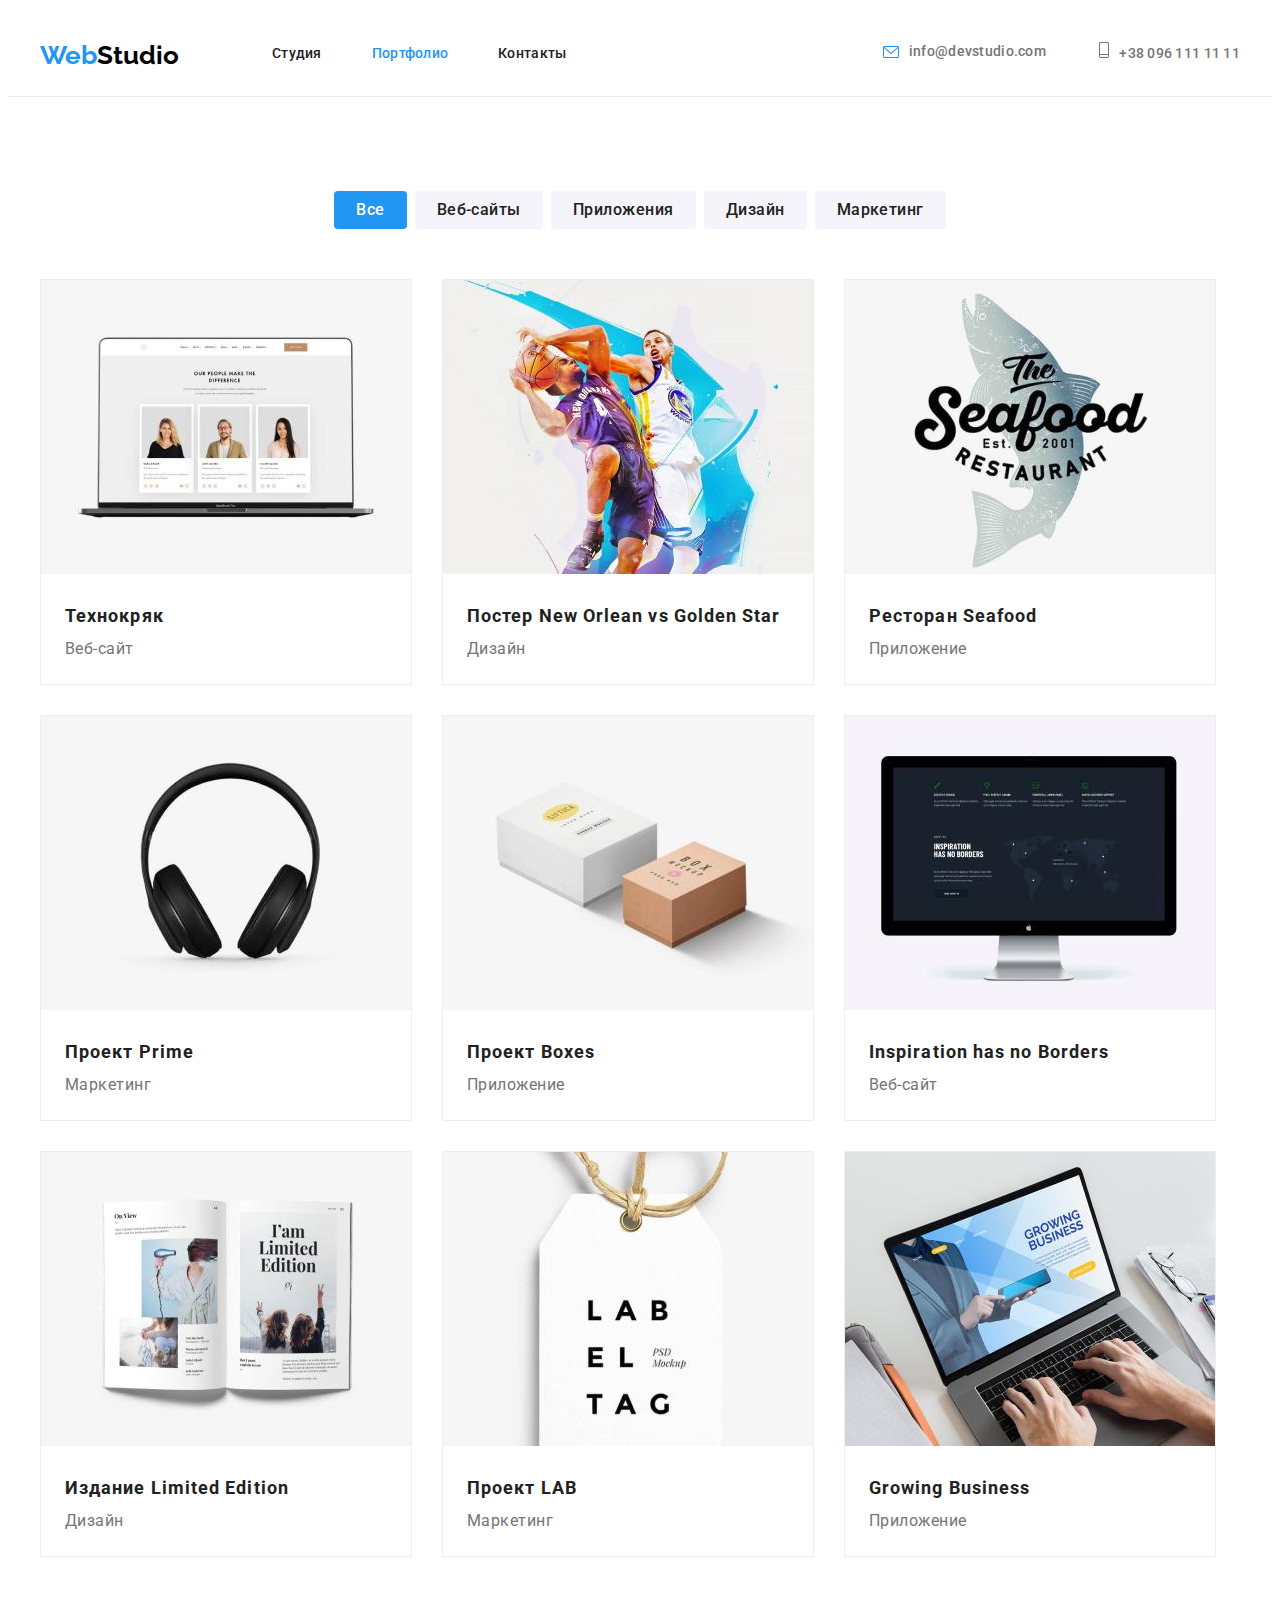
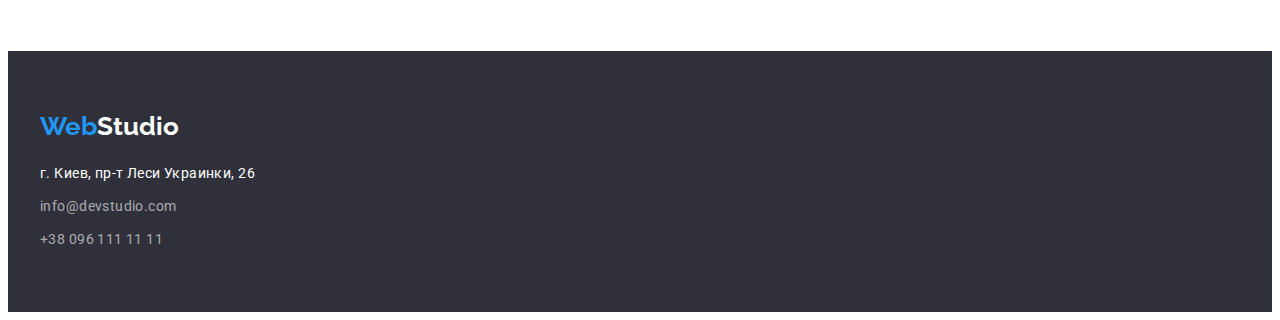
==== portfolio.html @ ce4484c9 "начал расставлять иконки" ====
<!DOCTYPE html>
<html lang="ru">
<head>
    <meta charset="UTF-8">
    <meta http-equiv="X-UA-Compatible" content="IE=edge">
    <meta name="viewport" content="width=device-width, initial-scale=1.0">
        <title>Портфолио</title>
         <link rel="preconnect" href="https://fonts.gstatic.com" crossorigin>
    <link href="https://fonts.googleapis.com/css2?family=Raleway:ital,wght@0,700;1,700&family=Roboto:ital,wght@0,400;0,500;0,700;0,900;1,400;1,500;1,700;1,900&display=swap" rel="stylesheet"/>
    <link rel="stylesheet" href="https://cdnjs.cloudflare.com/ajax/libs/modern-normalize/1.1.0/modern-normalize.min.css"
        integrity="sha512-wpPYUAdjBVSE4KJnH1VR1HeZfpl1ub8YT/NKx4PuQ5NmX2tKuGu6U/JRp5y+Y8XG2tV+wKQpNHVUX03MfMFn9Q=="
        crossorigin="anonymous" referrerpolicy="no-referrer" />
    <link rel="stylesheet" href="./css/styles.css" />
</head>
<body>
    <!--Шапка сайта-->
<header class="header">
    <div class="container header-container">
        <nav class="main-nav">
            <a href="./index.html" class="logo">
                <span class="web" lang="en">Web</span><span lang="en" class="studio">Studio</span>
            </a>

            <ul class="site-nav">
                <li class="nav-item"><a class="title" href="./index.html">Студия</a></li>
                <li class="nav-item"><a class="activ-page title" href="./portfolio.html">Портфолио</a></li>
                <li class="nav-item"><a class="title" href="">Контакты</a></li>
            </ul>
        </nav>
        <div class="header-contacts">
            <ul class="contacts">
                <li class="contacts-item">
                    <a class="title title-mail" href="mailto:info@devstudio.com">
                        <svg class="icon-mail">
                            <use href="./images/sprite.svg#icon-mail" width="16" height="16"></use>
                        </svg>
                        info@devstudio.com
                    </a>
                </li>
                <li class="contacts-item">
                    <a class="title" href="tel:+380961111111">
                        <svg class="icon-phone">
                            <use href="./images/sprite.svg#icon-phone" width="16" height="16"></use>
                        </svg>
                        +38 096 111 11 11
                    </a>
                </li>
            </ul>
        </div>
    </div>
</header>
    <!--Основной контент-->
    <main>
        <section class="section">
        <!--Фильтры-->
        <div class="container">
        <ul class="btn-portfolio">
            <li><button type="button" class="filter activ">Все</button></li>
            <li><button type="button" class="filter">Веб-сайты</button></li>
            <li><button type="button" class="filter">Приложения</button></li>
            <li><button type="button" class="filter">Дизайн</button></li>
            <li><button type="button" class="filter">Маркетинг</button></li>
        </ul>
        <!--Проекты-->
        <div class="exmpls-container">
        <ul class="exmpls">
            <li >
                <a href="" class="project">
                    <img src="./images/portfolio1.jpg" alt="ноутбук с открытой страницей сайта" width="370" /> 
                    <div class="exmpls-about">
                    <h3>Технокряк</h3>
                    
                    <p>
                        Веб-сайт
                    </p>
                   </div> 
                </a>
            </li>
            <li>
                <a href="" class="project">
                    <img src="./images/portfolio2.jpg" alt="два баскетболиста во время игры" width="370" />
                    <div class="exmpls-about">
                    <h3>Постер <span lang="en">New Orlean vs Golden Star</span></h3>
                    <p>
                        Дизайн
                    </p>
                  </div>  
                </a>
            </li>
            <li>
                <a href="" class="project">
                    <img src="./images/portfolio3.jpg" alt="логотип ресторана" width="370" />
                    <div class="exmpls-about">
                    <h3>Ресторан <span lang="en">Seafood</span></h3>
                    <p>
                        Приложение
                    </p>
                 </div>   
                </a>
            </li>
            <li>
                <a href="" class="project">
                    <img src="./images/portfolio4.jpg" alt="наушники" width="370" />
                    <div class="exmpls-about">
                    <h3>Проект <span lang="en">Prime</span></h3>
                    <p>
                        Маркетинг
                    </p>
                   </div> 
                </a>
            </li>
            <li>
                <a href="" class="project">
                    <img src="./images/portfolio5.jpg" alt="две коробки" width="370" />
                    <div class="exmpls-about">
                    <h3>Проект <span lang="en">Boxes</span></h3>
                    <p>
                        Приложение
                    </p>
                  </div>  
                </a>
            </li>
            <li>
                <a href="" class="project">
                    <img src="./images/portfolio6.jpg" alt="монитор компьютера с открытой страницей сайта" width="370" />
                    <div class="exmpls-about">
                    <h3 lang="en">Inspiration has no Borders</h3>
                    <p>
                        Веб-сайт
                    </p>
                  </div>  
                </a>
            </li>
            <li>
                <a href="" class="project">
                    <img src="./images/portfolio7.jpg" alt="открытая книга" width="370" />
                    <div class="exmpls-about">
                    <h3>Издание <span lang="en">Limited Edition</span></h3>
                    <p>
                        Дизайн
                    </p>
                   </div> 
                </a>
            </li>
            <li>
                <a href="" class="project">
                    <img src="./images/portfolio8.jpg" alt="бирка с надписью" width="370" />
                    <div class="exmpls-about">
                    <h3>Проект <span lang="en">LAB</span></h3>
                    <p>
                        Маркетинг
                    </p>
                   </div> 
                </a>
            </li>
            <li>
                <a href="" class="project">
                    <img src="./images/portfolio9.jpg" alt="работа на ноутбуке" width="370" />
                    <div class="exmpls-about">
                    <h3 lang="en">Growing Business</h3>
                    <p>
                        Приложение
                    </p>
                  </div>  
                </a>
            </li>
        </ul>
        </div>
        </div>
        </section>
    </main>
    <!--Футер-->
    <footer class="footer">
        <div class="container">
            <a href="./index.html" class="logo footer-logo">
                <span class="web" lang="en">Web</span><span lang="en" class="studio">Studio</span>
            </a>
            <ul class="footer-list">
                <li>
                    <address class="address">г. Киев, пр-т Леси Украинки, 26</address>
                </li>
                <li><a href="mailto:info@devstudio.com" class="footer-contacts">info@devstudio.com</a></li>
                <li><a href="tel:+380961111111" class="footer-contacts">+38 096 111 11 11</a></li>
            </ul>
        </div>
    </footer>
    
</body>
</html>
---- css/styles.css ----
:root {
  --primary-bg-color: white;
  --secondary-bg-color: #2f303a;
  --tertiary-bg-color: #f5f4fa;
  --primary-text-color: #757575;
  --secondary-text-color: #212121;
  --accent-color: #2196f3;
  --tertiary-text-color: #ffffff;
}
h1,
h2,
h3,
h4,
h5,
h6 {
  color: var(--secondary-text-color);
  margin: 0;
}
img {
  max-width: 100%;
  height: auto;
}
p {
  margin: 0;
}
ul {
  margin: 0;
  padding: 0;
}
a {
  text-decoration: none;
}
.section {
  padding-top: 94px;
  padding-bottom: 94px;
}
.container {
  width: 1200px;
  padding-left: 15px;
  padding-right: 15px;
  margin: 0 auto;
}
body {
  background-color: var(--primary-bg-color);
  color: var(--primary-text-color);

  font-family: Roboto, sans-serif;
}
li {
  list-style-type: none;
}
/*Header*/
.header {
  border-bottom: 1px solid #ececec;
}
.header-container {
  display: flex;
  align-items: center;
}
.main-nav {
  display: flex;
  align-items: center;
}
.logo {
  display: block;
  font-family: Raleway;
  font-weight: bold;
  font-size: 26px;
  line-height: 1.2;
  color: #000;

  margin-right: 93px;
  padding-top: 32px;
  padding-bottom: 25px;
}
.web {
  color: var(--accent-color);
}
.site-nav {
  display: flex;
}
.site-nav .title {
  font-weight: 500;
  font-size: 14px;
  line-height: 1.14;
  letter-spacing: 0.02em;
  color: var(--secondary-text-color);

  padding-top: 32px;
  padding-bottom: 32px;
}
.nav-item {
  margin-right: 50px;
}
.nav-item:last-child {
  margin-right: 0;
}
.site-nav .title:focus {
  color: var(--accent-color);
}
.site-nav .title:hover {
  color: var(--accent-color);
}
.contacts {
  display: flex;
  align-items: center;
}
.header-contacts {
  margin-left: auto;
}
.contacts-item {
  margin-right: 50px;
}
.contacts-item:last-child {
  margin-right: 0;
}

.contacts .title {
  color: var(--primary-text-color);
  font-weight: 500;
  font-size: 14px;
  line-height: 1.14;
  letter-spacing: 0.02em;

  padding-top: 32px;
  padding-bottom: 32px;
}
.contacts .title:focus {
  color: var(--accent-color);
}
.contacts .title:hover {
  color: var(--accent-color);
}
.site-nav .activ-page {
  color: var(--accent-color);
}
.icon-mail {
  width: 16px;
  height: 16px;
  fill: currentColor;
  margin-right: 10px;
}
.title-mail {
  display: flex;
  align-items: center;
}
.icon-phone {
  width: 16px;
  height: 16px;
  fill: currentColor;
  margin-right: 4px;
}

/*Hero*/
.hero {
  background-color: var(--secondary-bg-color);
  margin: 0;
  padding-top: 200px;
  padding-bottom: 200px;
  background-image: linear-gradient(
      to right,
      rgba(47, 48, 58, 0.4),
      rgba(47, 48, 58, 0.4)
    ),
    url("../images/hero-bg.jpg");
  background-repeat: no-repeat;
  background-position: center;
  background-size: cover;
}
.hero-container {
  text-align: center;
}
.hero-title {
  padding-bottom: 30px;
}
.hero .hero-title {
  font-weight: 900;
  font-size: 44px;
  line-height: 1.4;
  text-align: center;
  letter-spacing: 0.06em;
  text-transform: uppercase;
  color: var(--tertiary-text-color);
}
.button-primary {
  font-weight: bold;
  font-size: 16px;
  line-height: 1.9;
  color: var(--tertiary-text-color);
  background-color: var(--accent-color);
  cursor: pointer;

  min-width: 200px;
  padding-top: 10px;
  padding-bottom: 10px;
  padding-right: 32px;
  padding-left: 32px;
  border-radius: 4px;
  border: none;
}
/*Features*/
.features-list {
  display: flex;
}
.features h3 {
  font-weight: bold;
  font-size: 14px;
  line-height: 1.14;
  letter-spacing: 0.03em;
  text-transform: uppercase;
}
.features p {
  font-size: 14px;
  line-height: 1.71;
  letter-spacing: 0.03em;
}
.features-list li {
  width: 270px;
}
.features-list li:not(:last-child) {
  margin-right: 30px;
}
.features-title {
  margin-bottom: 10px;
}
.icon-box {
  width: 270px;
  height: 120px;
  padding-top: 25px;
  padding-bottom: 25px;
  padding-left: 100px;
  padding-right: 100px;
  margin-bottom: 30px;
  border-radius: 4px;
  background-color: var(--tertiary-bg-color);
}
/*Work*/
.work,
.team h2 {
  font-weight: bold;
  font-size: 36px;
  line-height: 1.17;
  text-align: center;
  letter-spacing: 0.03em;

  padding-top: 0;
}
.work-container h2 {
  margin-bottom: 50px;
}
.work-name {
  font-weight: bold;
  font-size: 36px;
  line-height: 1, 17;
  text-align: center;
  letter-spacing: 0.03em;
}
.work-title {
  display: flex;
}
.work-title li:not(:last-child) {
  margin-right: 30px;
}
/*Team*/
.team {
  background-color: var(--tertiary-bg-color);
}
.team h2 {
  margin-bottom: 50px;
}
.team-list {
  display: flex;
}
.team-list .teammate:not(:last-child) {
  margin-right: 30px;
}
.team-list .teammate {
  box-shadow: 0px 1px 3px rgba(0, 0, 0, 0.12), 0px 1px 1px rgba(0, 0, 0, 0.14),
    0px 2px 1px rgba(0, 0, 0, 0.2);
  border-radius: 0px 0px 4px 4px;
}
.team h3 {
  font-weight: 500;
  font-size: 16px;
  line-height: 1.2;
  text-align: center;
  letter-spacing: 0.03em;
  margin-bottom: 10px;
}
.team p {
  font-size: 16px;
  line-height: 1.2;
  text-align: center;
  letter-spacing: 0.03em;
  margin-bottom: 16px;
}
.team-name {
  padding-top: 30px;
  padding-bottom: 30px;
}
.teammate-social-list {
  display: flex;
  justify-content: center;
}
.teammate-social-item {
  width: 44px;
  height: 44px;
}
.teammate-social-item + .teammate-social-item {
  margin-left: 10px;
}
.teammate-social-link {
  width: 100%;
  height: 100%;
  border-radius: 50%;
  display: flex;
  align-items: center;
  justify-content: center;
  fill: #afb1b8;
}
.teammate-social-link:hover,
.teammate-social-link:focus {
  background-color: var(--accent-color);
}

.teammate-social-link:hover .teammate-social-icon,
.teammate-social-link:focus .teammate-social-icon {
  fill: var(--tertiary-text-color);
}

/*Footer*/
.footer {
  background-color: var(--secondary-bg-color);
  padding-top: 60px;
  padding-bottom: 60px;
}

.footer .logo {
  display: block;
  margin-bottom: 20px;
}
.footer-logo {
  padding: 0;
}
.footer .studio {
  color: var(--tertiary-text-color);
}
.address {
  font-style: normal;
  font-size: 14px;
  line-height: 1.71;
  letter-spacing: 0.03em;
  color: var(--tertiary-text-color);
}
.footer-contacts {
  font-size: 14px;
  line-height: 1.71;
  letter-spacing: 0.03em;
  color: rgba(255, 255, 255, 0.6);
}
.footer-list li:not(:last-child) {
  padding-bottom: 9px;
}
/*Portfolio page*/

/*buttons*/
.btn-portfolio {
  display: flex;
  justify-content: center;
  margin-bottom: 50px;
}
.btn-portfolio li:not(:last-child) {
  margin-right: 8px;
}
.filter {
  background-color: var(--tertiary-bg-color);
  color: var(--secondary-text-color);

  font-family: inherit;
  font-style: normal;
  font-weight: 500;
  font-size: 16px;
  line-height: 1.62;
  text-align: center;
  letter-spacing: 0.03em;
  cursor: pointer;

  display: block;
  padding-top: 6px;
  padding-bottom: 6px;
  padding-right: 22px;
  padding-left: 22px;
  border-radius: 4px;
  border: none;
}
.activ,
.filter:focus,
.filter:hover {
  background-color: var(--accent-color);
  color: var(--tertiary-text-color);
}

.exmpls {
  display: flex;
  flex-wrap: wrap;
}
.exmpls li {
  width: 370px;
  border: 1px solid #eeeeee;
  margin-right: 30px;
  margin-bottom: 30px;
}
.exmpls li:nth-child(3n) {
  margin-right: 0;
}
.exmpls li:nth-last-child(-n + 3) {
  margin-bottom: 0;
}
.exmpls-about {
  padding-top: 20px;
  padding-bottom: 20px;
  padding-right: 24px;
  padding-left: 24px;
}
.project h3 {
  font-weight: bold;
  font-size: 18px;
  line-height: 2;
  letter-spacing: 0.06em;
}
.project p {
  font-size: 16px;
  line-height: 1.87;
  letter-spacing: 0.03em;
  color: var(--primary-text-color);
}
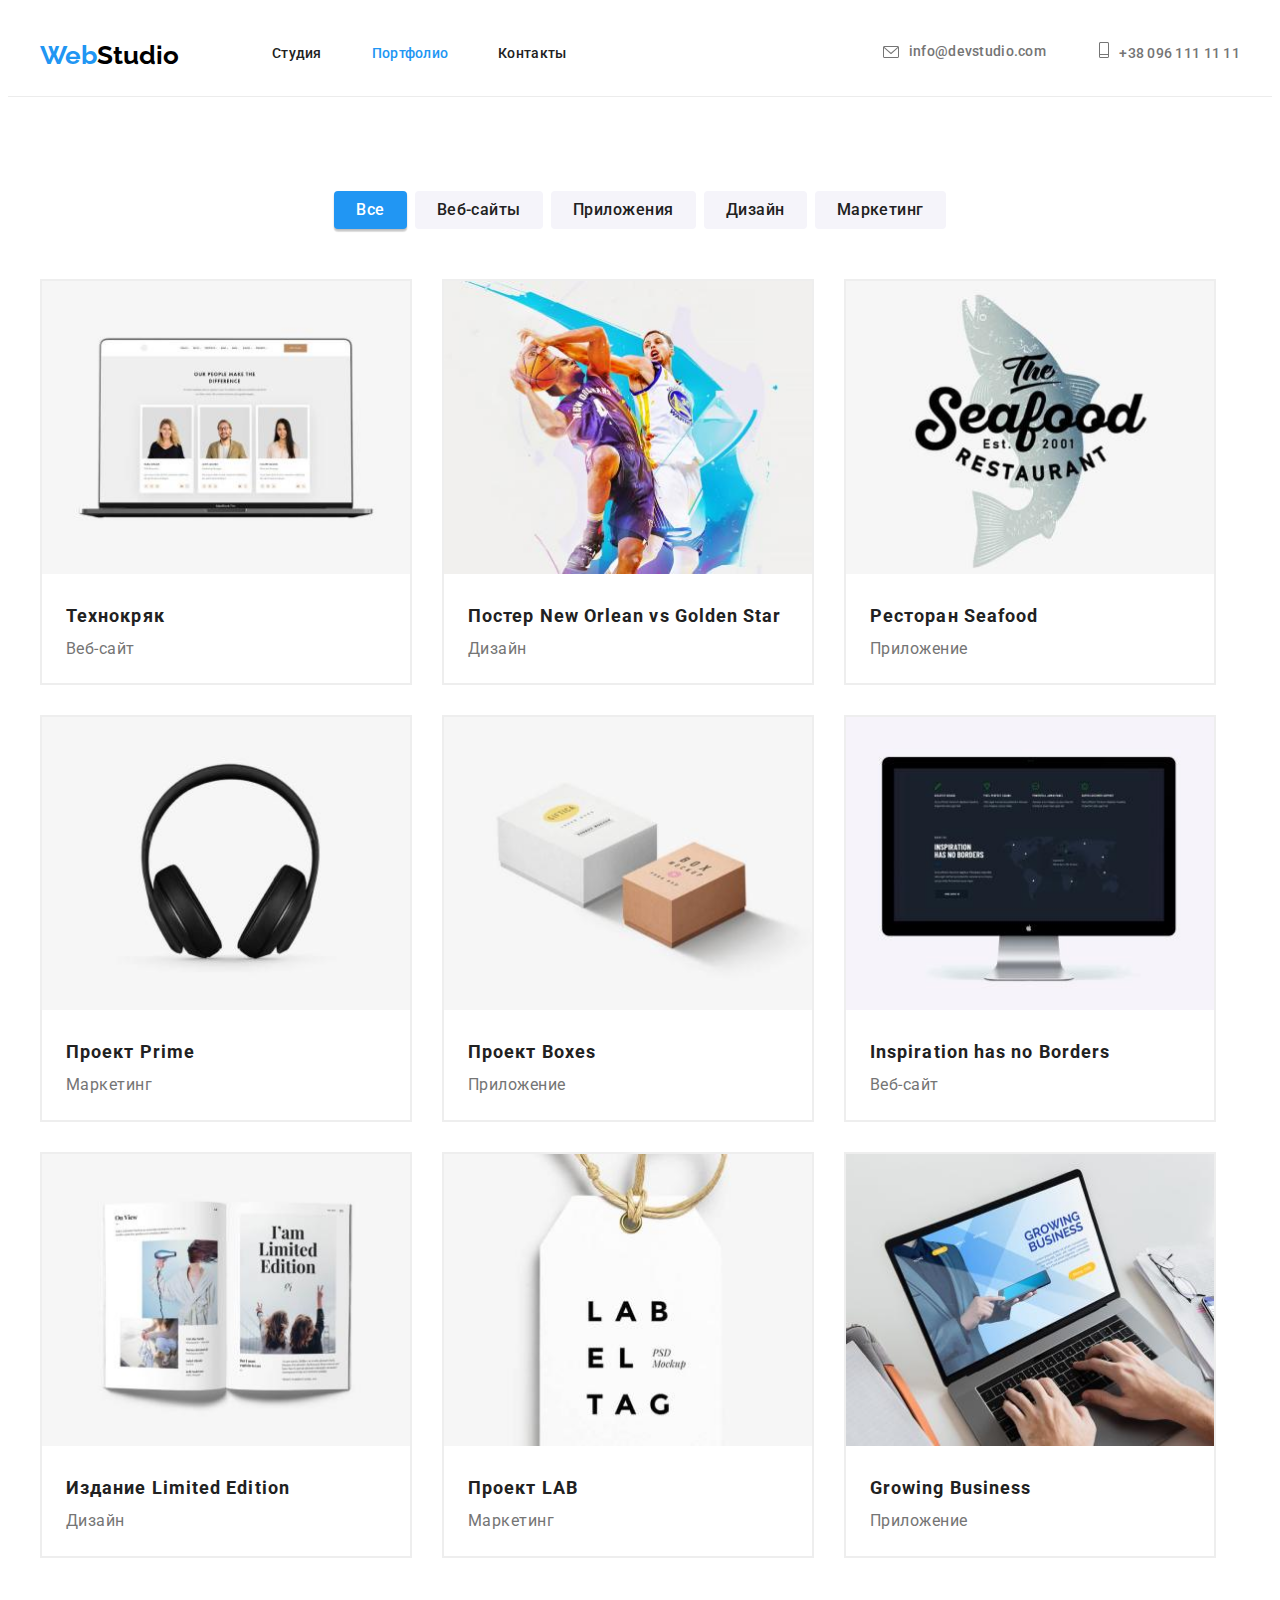
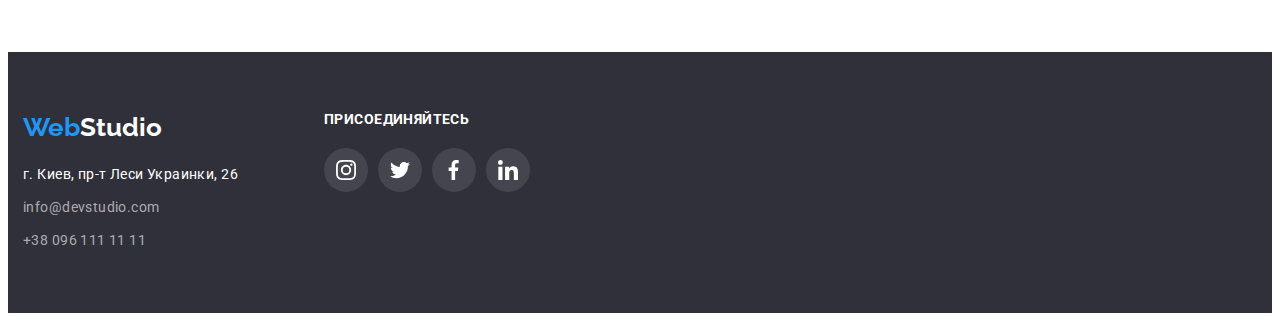
==== commit 749aec5f: "finish" ====
--- a/portfolio.html
+++ b/portfolio.html
@@ -32,7 +32,7 @@
                 <li class="contacts-item">
                     <a class="title title-mail" href="mailto:info@devstudio.com">
                         <svg class="icon-mail">
-                            <use href="./images/sprite.svg#icon-mail" width="16" height="16"></use>
+                            <use href="./images/icons.svg#icon-mail" width="16" height="16"></use>
                         </svg>
                         info@devstudio.com
                     </a>
@@ -40,7 +40,7 @@
                 <li class="contacts-item">
                     <a class="title" href="tel:+380961111111">
                         <svg class="icon-phone">
-                            <use href="./images/sprite.svg#icon-phone" width="16" height="16"></use>
+                            <use href="./images/icons.svg#icon-phone" width="16" height="16"></use>
                         </svg>
                         +38 096 111 11 11
                     </a>
@@ -64,7 +64,7 @@
         <!--Проекты-->
         <div class="exmpls-container">
         <ul class="exmpls">
-            <li >
+            <li>
                 <a href="" class="project">
                     <img src="./images/portfolio1.jpg" alt="ноутбук с открытой страницей сайта" width="370" /> 
                     <div class="exmpls-about">
@@ -171,7 +171,7 @@
     </main>
     <!--Футер-->
     <footer class="footer">
-        <div class="container">
+        <div class="container footer-container">
             <a href="./index.html" class="logo footer-logo">
                 <span class="web" lang="en">Web</span><span lang="en" class="studio">Studio</span>
             </a>
@@ -183,6 +183,36 @@
                 <li><a href="tel:+380961111111" class="footer-contacts">+38 096 111 11 11</a></li>
             </ul>
         </div>
+        <div class="join-container">
+            <h2 class="join-title">ПРИСОЕДИНЯЙТЕСЬ</h2>
+            <ul class="teammate-social-list list">
+                <li class="teammate-social-item">
+                    <a href="" class="teammate-social-link join-link">
+                        <svg class="teammate-social-icon join-icon" width="20" height="20">
+                            <use href="./images/icons.svg#icon-instagram"></use>
+                        </svg>
+                    </a>
+                </li>
+                <li class="teammate-social-item">
+                    <a href="" class="teammate-social-link join-link">
+                        <svg class="teammate-social-icon join-icon" width="20" height="20">
+                            <use href="./images/icons.svg#icon-twitter"></use>
+                        </svg></a>
+                </li>
+                <li class="teammate-social-item">
+                    <a href="" class="teammate-social-link join-link">
+                        <svg class="teammate-social-icon join-icon" width="20" height="20">
+                            <use href="./images/icons.svg#icon-facebook"></use>
+                        </svg></a>
+                </li>
+                <li class="teammate-social-item">
+                    <a href="" class="teammate-social-link join-link">
+                        <svg class="teammate-social-icon join-icon" width="20" height="20">
+                            <use href="./images/icons.svg#icon-linkedin"></use>
+                        </svg></a>
+                </li>
+            </ul>
+        </div>
     </footer>
     
 </body>
--- a/css/styles.css
+++ b/css/styles.css
@@ -153,8 +153,10 @@
 
 /*Hero*/
 .hero {
+  max-width: 1600px;
   background-color: var(--secondary-bg-color);
-  margin: 0;
+  margin-left: auto;
+  margin-right: auto;
   padding-top: 200px;
   padding-bottom: 200px;
   background-image: linear-gradient(
@@ -327,12 +329,46 @@
 .teammate-social-link:focus .teammate-social-icon {
   fill: var(--tertiary-text-color);
 }
+/*Clients*/
+.client-title {
+  font-weight: bold;
+  font-size: 36px;
+  line-height: 1.17;
+  text-align: center;
+  letter-spacing: 0.03em;
+  color: var(--secondary-text-color);
+  margin-bottom: 50px;
+}
+.client-list {
+  display: flex;
+  justify-content: center;
+}
+
+.client-item + .client-item {
+  margin-left: 30px;
+}
+.client-link {
+  width: 170px;
+  height: 92px;
+  border: 1px solid #afb1b8;
+  border-radius: 4px;
+  display: flex;
+  align-items: center;
+  justify-content: center;
+  fill: #afb1b8;
+}
+.client-link:hover,
+.client-link:focus {
+  fill: var(--accent-color);
+  border-color: var(--accent-color);
+}
 
 /*Footer*/
 .footer {
   background-color: var(--secondary-bg-color);
   padding-top: 60px;
   padding-bottom: 60px;
+  display: flex;
 }
 
 .footer .logo {
@@ -361,6 +397,31 @@
 .footer-list li:not(:last-child) {
   padding-bottom: 9px;
 }
+.join-title {
+  font-weight: bold;
+  font-size: 14px;
+  line-height: 1.14;
+  letter-spacing: 0.03em;
+  text-transform: uppercase;
+  color: var(--tertiary-text-color);
+
+  margin-bottom: 20px;
+}
+.footer-container {
+  width: 231px;
+  margin: 0;
+  padding-right: 0;
+}
+.join-container {
+  margin-left: 70px;
+}
+.join-link {
+  background-color: #44454e;
+}
+.join-icon {
+  fill: var(--tertiary-text-color);
+}
+
 /*Portfolio page*/
 
 /*buttons*/
@@ -398,6 +459,8 @@
 .filter:hover {
   background-color: var(--accent-color);
   color: var(--tertiary-text-color);
+  box-shadow: 0px 3px 1px rgba(0, 0, 0, 0.1), 0px 1px 2px rgba(0, 0, 0, 0.08),
+    0px 2px 2px rgba(0, 0, 0, 0.12);
 }
 
 .exmpls {
@@ -434,3 +497,12 @@
   letter-spacing: 0.03em;
   color: var(--primary-text-color);
 }
+.project {
+  display: inline-block;
+  border: 1px solid #eeeeee;
+}
+.project:hover,
+:focus {
+  box-shadow: 0px 1px 1px rgba(0, 0, 0, 0.12), 0px 4px 4px rgba(0, 0, 0, 0.06),
+    1px 4px 6px rgba(0, 0, 0, 0.16);
+}
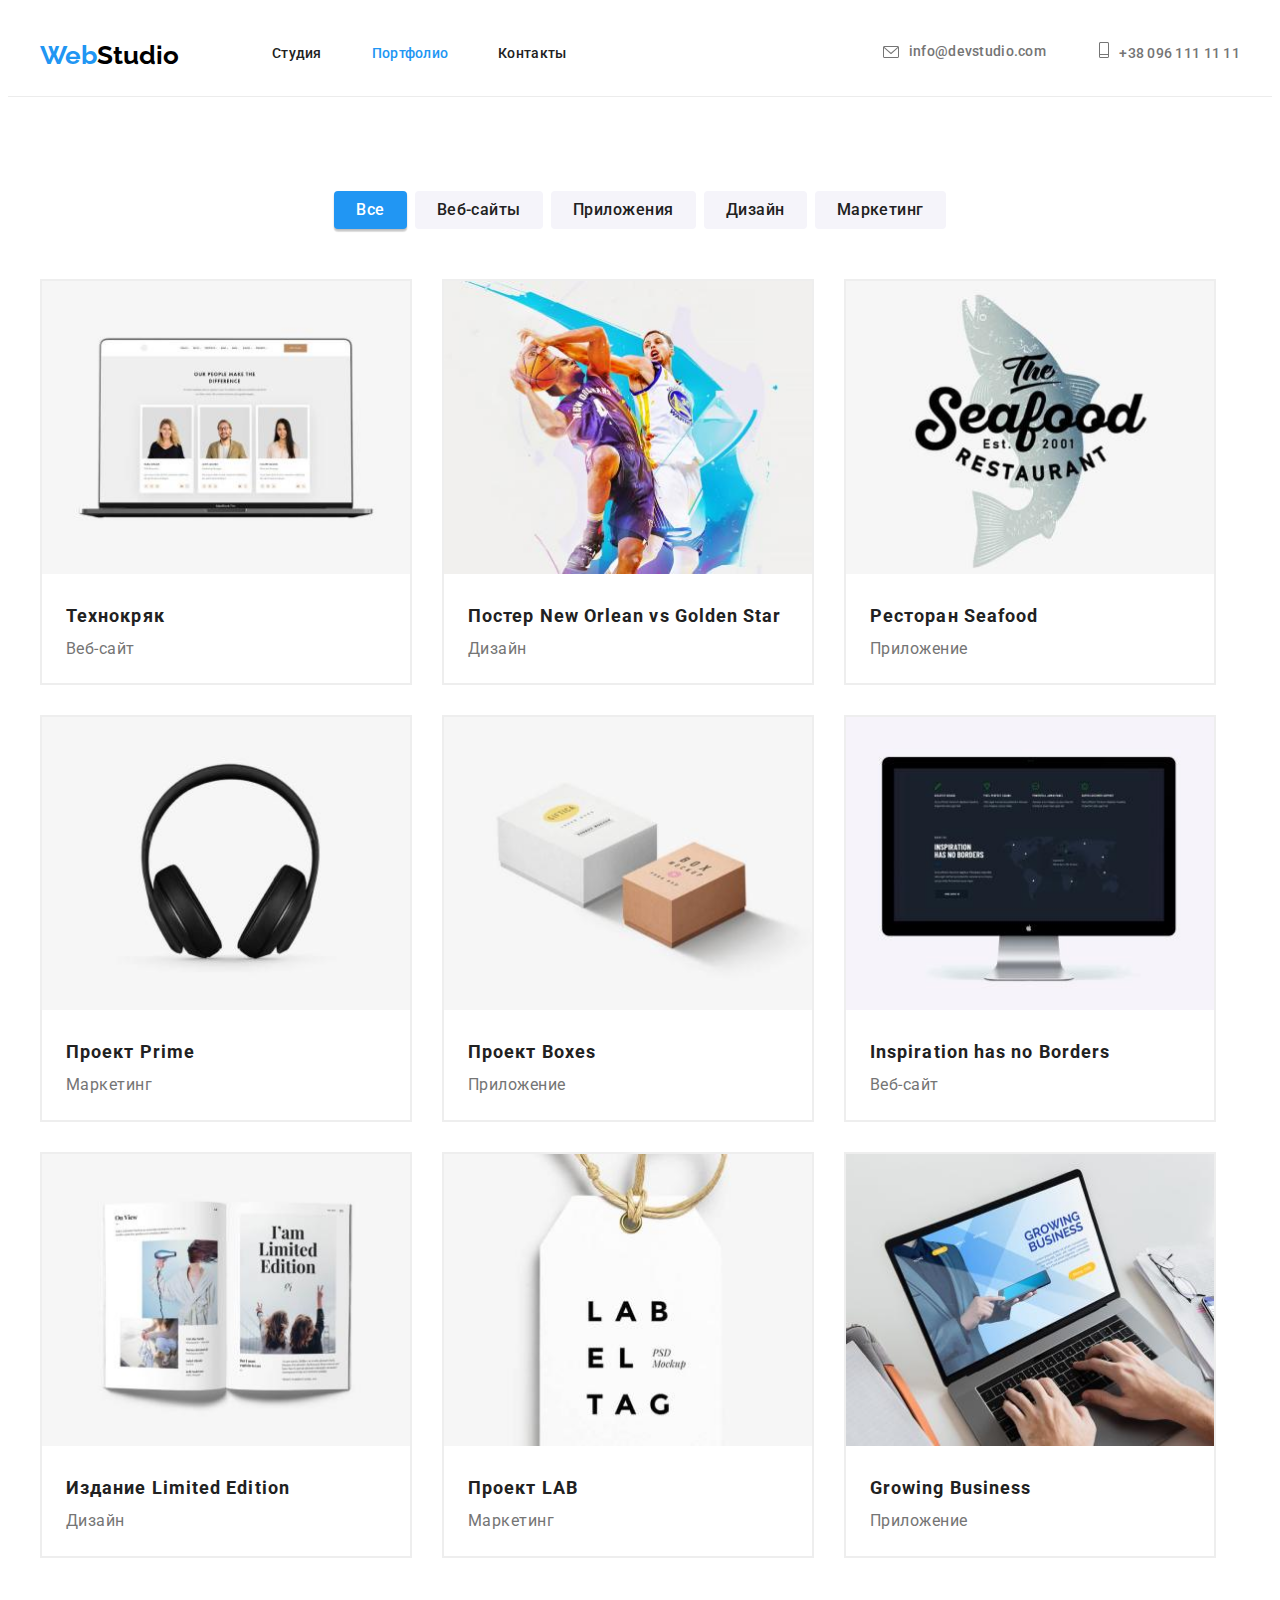
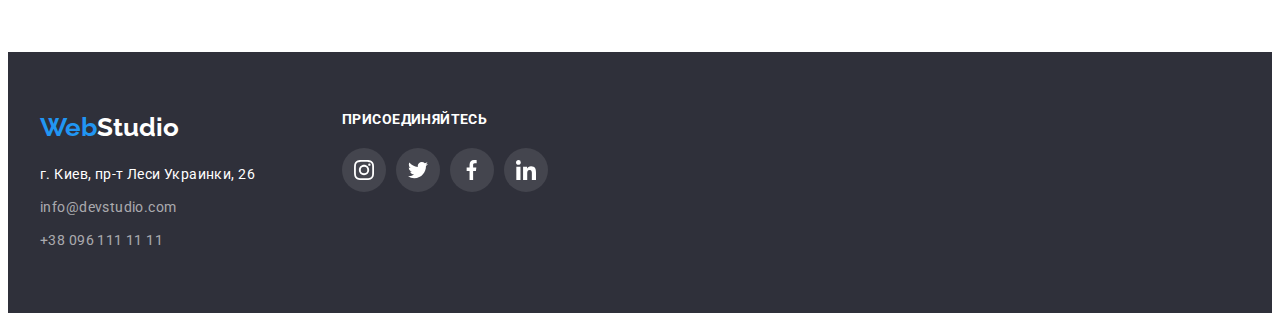
==== commit 8866d6d8: "вносит правки" ====
--- a/portfolio.html
+++ b/portfolio.html
@@ -172,46 +172,49 @@
     <!--Футер-->
     <footer class="footer">
         <div class="container footer-container">
-            <a href="./index.html" class="logo footer-logo">
-                <span class="web" lang="en">Web</span><span lang="en" class="studio">Studio</span>
-            </a>
-            <ul class="footer-list">
-                <li>
-                    <address class="address">г. Киев, пр-т Леси Украинки, 26</address>
-                </li>
-                <li><a href="mailto:info@devstudio.com" class="footer-contacts">info@devstudio.com</a></li>
-                <li><a href="tel:+380961111111" class="footer-contacts">+38 096 111 11 11</a></li>
-            </ul>
-        </div>
-        <div class="join-container">
-            <h2 class="join-title">ПРИСОЕДИНЯЙТЕСЬ</h2>
-            <ul class="teammate-social-list list">
-                <li class="teammate-social-item">
-                    <a href="" class="teammate-social-link join-link">
-                        <svg class="teammate-social-icon join-icon" width="20" height="20">
-                            <use href="./images/icons.svg#icon-instagram"></use>
-                        </svg>
-                    </a>
-                </li>
-                <li class="teammate-social-item">
-                    <a href="" class="teammate-social-link join-link">
-                        <svg class="teammate-social-icon join-icon" width="20" height="20">
-                            <use href="./images/icons.svg#icon-twitter"></use>
-                        </svg></a>
-                </li>
-                <li class="teammate-social-item">
-                    <a href="" class="teammate-social-link join-link">
-                        <svg class="teammate-social-icon join-icon" width="20" height="20">
-                            <use href="./images/icons.svg#icon-facebook"></use>
-                        </svg></a>
-                </li>
-                <li class="teammate-social-item">
-                    <a href="" class="teammate-social-link join-link">
-                        <svg class="teammate-social-icon join-icon" width="20" height="20">
-                            <use href="./images/icons.svg#icon-linkedin"></use>
-                        </svg></a>
-                </li>
-            </ul>
+            <div>
+                <a href="./index.html" class="logo footer-logo">
+                    <span class="web" lang="en">Web</span><span lang="en" class="studio">Studio</span>
+                </a>
+                <ul class="footer-list">
+                    <li>
+                        <address class="address"><a class="map-link" href="https://goo.gl/maps/mbySBSFmMzTaM3LG6"
+                                target="_blank">г. Киев, пр-т Леси Украинки, 26</a></address>
+                    </li>
+                    <li><a href="mailto:info@devstudio.com" class="footer-contacts">info@devstudio.com</a></li>
+                    <li><a href="tel:+380961111111" class="footer-contacts">+38 096 111 11 11</a></li>
+                </ul>
+            </div>
+            <div class="join-container">
+                <h2 class="join-title">ПРИСОЕДИНЯЙТЕСЬ</h2>
+                <ul class="teammate-social-list list">
+                    <li class="teammate-social-item">
+                        <a href="" class="teammate-social-link join-link">
+                            <svg class="teammate-social-icon join-icon" width="20" height="20">
+                                <use href="./images/icons.svg#icon-instagram"></use>
+                            </svg>
+                        </a>
+                    </li>
+                    <li class="teammate-social-item">
+                        <a href="" class="teammate-social-link join-link">
+                            <svg class="teammate-social-icon join-icon" width="20" height="20">
+                                <use href="./images/icons.svg#icon-twitter"></use>
+                            </svg></a>
+                    </li>
+                    <li class="teammate-social-item">
+                        <a href="" class="teammate-social-link join-link">
+                            <svg class="teammate-social-icon join-icon" width="20" height="20">
+                                <use href="./images/icons.svg#icon-facebook"></use>
+                            </svg></a>
+                    </li>
+                    <li class="teammate-social-item">
+                        <a href="" class="teammate-social-link join-link">
+                            <svg class="teammate-social-icon join-icon" width="20" height="20">
+                                <use href="./images/icons.svg#icon-linkedin"></use>
+                            </svg></a>
+                    </li>
+                </ul>
+            </div>
         </div>
     </footer>
     
--- a/css/styles.css
+++ b/css/styles.css
@@ -277,6 +277,7 @@
   margin-right: 30px;
 }
 .team-list .teammate {
+  background-color: var(--tertiary-text-color);
   box-shadow: 0px 1px 3px rgba(0, 0, 0, 0.12), 0px 1px 1px rgba(0, 0, 0, 0.14),
     0px 2px 1px rgba(0, 0, 0, 0.2);
   border-radius: 0px 0px 4px 4px;
@@ -329,6 +330,7 @@
 .teammate-social-link:focus .teammate-social-icon {
   fill: var(--tertiary-text-color);
 }
+
 /*Clients*/
 .client-title {
   font-weight: bold;
@@ -368,7 +370,6 @@
   background-color: var(--secondary-bg-color);
   padding-top: 60px;
   padding-bottom: 60px;
-  display: flex;
 }
 
 .footer .logo {
@@ -388,6 +389,9 @@
   letter-spacing: 0.03em;
   color: var(--tertiary-text-color);
 }
+.map-link {
+  color: var(--tertiary-text-color);
+}
 .footer-contacts {
   font-size: 14px;
   line-height: 1.71;
@@ -408,9 +412,7 @@
   margin-bottom: 20px;
 }
 .footer-container {
-  width: 231px;
-  margin: 0;
-  padding-right: 0;
+  display: flex;
 }
 .join-container {
   margin-left: 70px;
@@ -502,7 +504,7 @@
   border: 1px solid #eeeeee;
 }
 .project:hover,
-:focus {
+.project:focus {
   box-shadow: 0px 1px 1px rgba(0, 0, 0, 0.12), 0px 4px 4px rgba(0, 0, 0, 0.06),
     1px 4px 6px rgba(0, 0, 0, 0.16);
 }
